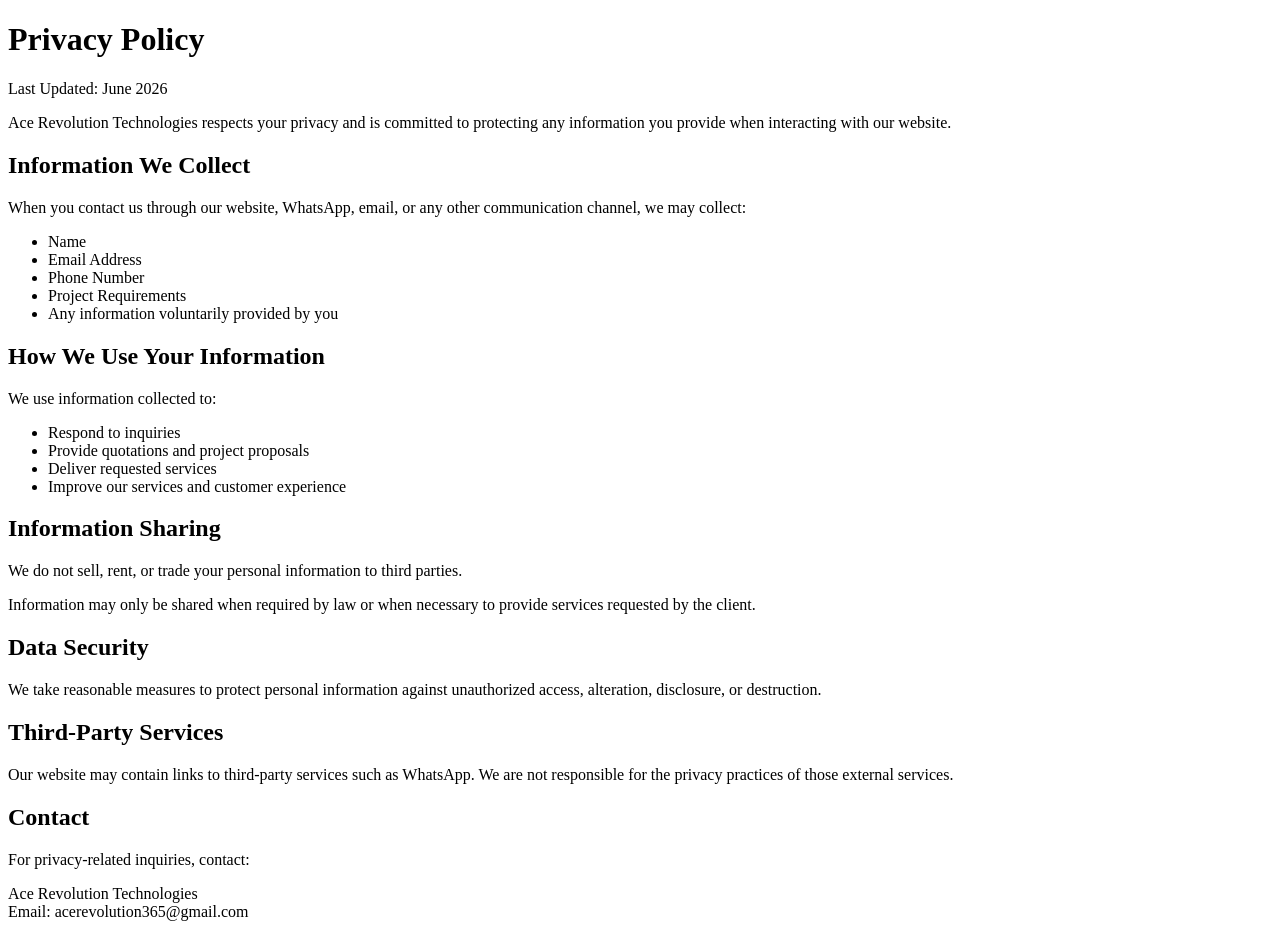
==== privacy.html @ b01a4aef "ace revolution technologies" ====
<!DOCTYPE html>

<html lang="en">
<head>
<meta charset="UTF-8">
<meta name="viewport" content="width=device-width, initial-scale=1.0">
<title>Privacy Policy | Ace Revolution Technologies</title>
</head>

<body>

<h1>Privacy Policy</h1>

<p>Last Updated: June 2026</p>

<p>
Ace Revolution Technologies respects your privacy and is committed to protecting any information you provide when interacting with our website.
</p>

<h2>Information We Collect</h2>

<p>
When you contact us through our website, WhatsApp, email, or any other communication channel, we may collect:
</p>

<ul>
<li>Name</li>
<li>Email Address</li>
<li>Phone Number</li>
<li>Project Requirements</li>
<li>Any information voluntarily provided by you</li>
</ul>

<h2>How We Use Your Information</h2>

<p>We use information collected to:</p>

<ul>
<li>Respond to inquiries</li>
<li>Provide quotations and project proposals</li>
<li>Deliver requested services</li>
<li>Improve our services and customer experience</li>
</ul>

<h2>Information Sharing</h2>

<p>
We do not sell, rent, or trade your personal information to third parties.
</p>

<p>
Information may only be shared when required by law or when necessary to provide services requested by the client.
</p>

<h2>Data Security</h2>

<p>
We take reasonable measures to protect personal information against unauthorized access, alteration, disclosure, or destruction.
</p>

<h2>Third-Party Services</h2>

<p>
Our website may contain links to third-party services such as WhatsApp. We are not responsible for the privacy practices of those external services.
</p>

<h2>Contact</h2>

<p>
For privacy-related inquiries, contact:
</p>

<p>
Ace Revolution Technologies<br>
Email: acerevolution365@gmail.com
</p>

</body>
</html>
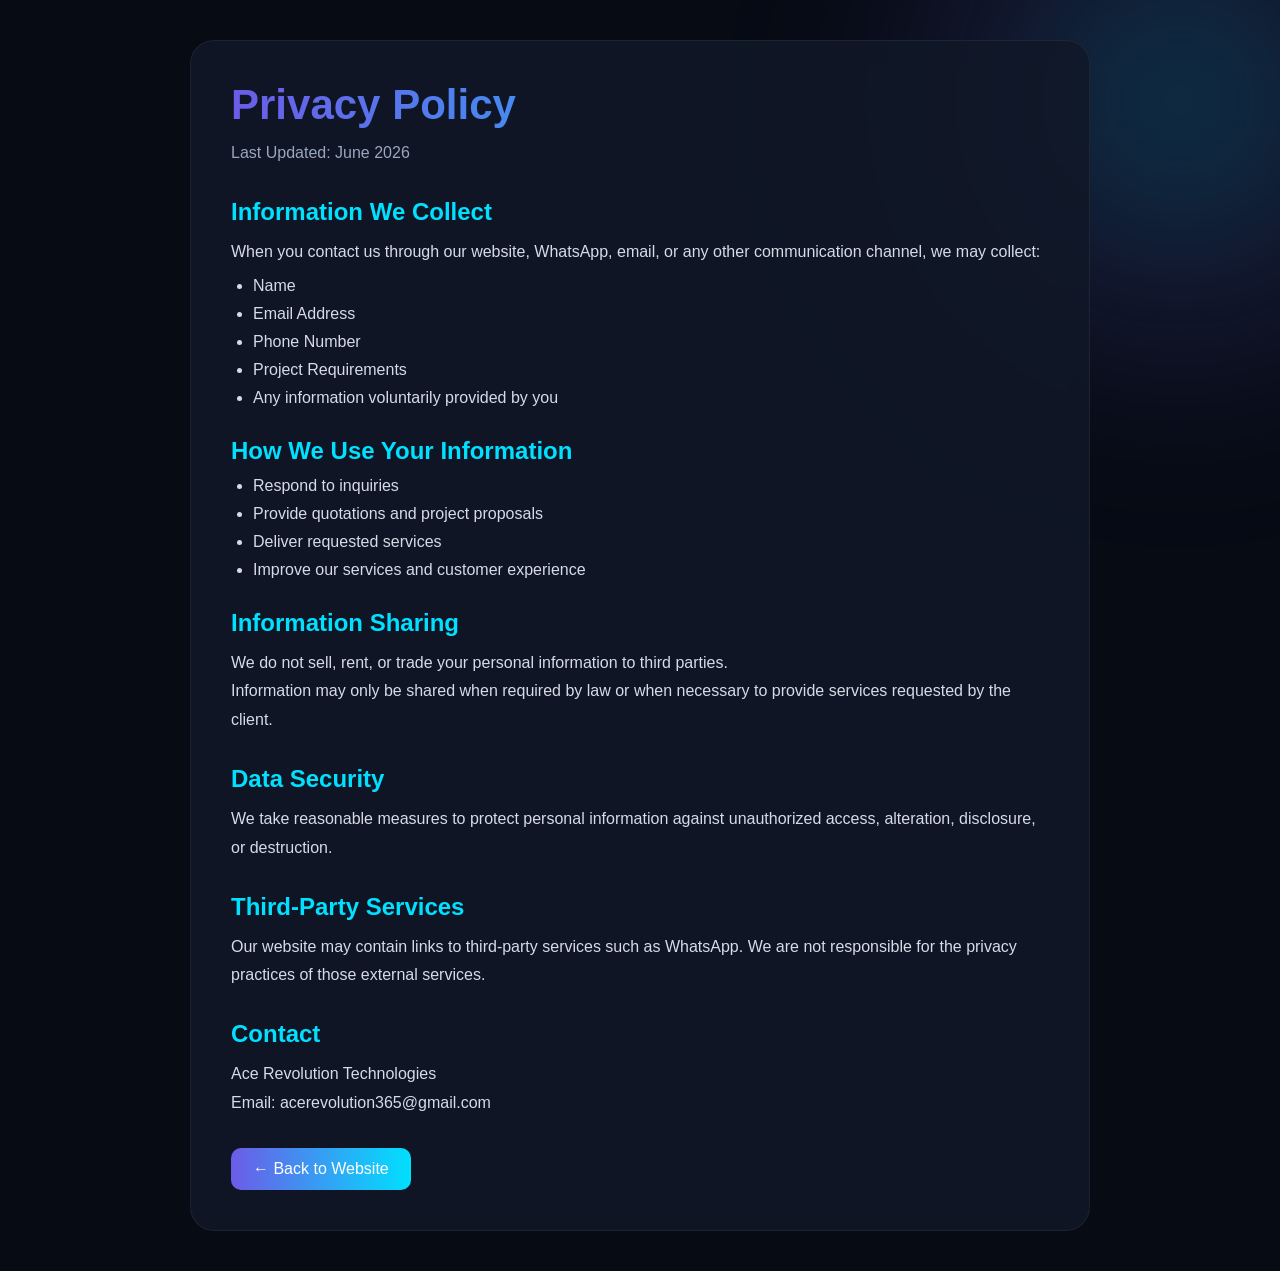
==== commit e7510824: "ace revolution tech." ====
--- a/privacy.html
+++ b/privacy.html
@@ -5,23 +5,126 @@
 <meta charset="UTF-8">
 <meta name="viewport" content="width=device-width, initial-scale=1.0">
 <title>Privacy Policy | Ace Revolution Technologies</title>
+
+<style>
+
+*{
+    margin:0;
+    padding:0;
+    box-sizing:border-box;
+}
+
+body{
+    font-family:Inter,sans-serif;
+    background:#070b14;
+    color:white;
+    min-height:100vh;
+    padding:40px 20px;
+    overflow-x:hidden;
+}
+
+.bg-glow{
+    position:fixed;
+    top:-250px;
+    right:-250px;
+    width:700px;
+    height:700px;
+    background:radial-gradient(circle,
+    rgba(0,224,255,.25),
+    rgba(108,92,231,.15),
+    transparent 70%);
+    filter:blur(80px);
+    z-index:-1;
+}
+
+.container{
+    max-width:900px;
+    margin:auto;
+}
+
+.card{
+    background:rgba(17,24,39,.85);
+    backdrop-filter:blur(12px);
+    border:1px solid rgba(255,255,255,.06);
+    border-radius:24px;
+    padding:40px;
+}
+
+h1{
+    font-size:42px;
+    margin-bottom:10px;
+    background:linear-gradient(90deg,#6c5ce7,#00e0ff);
+    -webkit-background-clip:text;
+    -webkit-text-fill-color:transparent;
+}
+
+.date{
+    color:#9aa7bf;
+    margin-bottom:30px;
+}
+
+h2{
+    margin-top:30px;
+    margin-bottom:12px;
+    color:#00e0ff;
+}
+
+p{
+    line-height:1.8;
+    color:#d6dbe7;
+}
+
+ul{
+    padding-left:22px;
+    margin-top:10px;
+}
+
+li{
+    margin-bottom:10px;
+    color:#d6dbe7;
+}
+
+.back{
+    display:inline-block;
+    margin-top:30px;
+    text-decoration:none;
+    color:white;
+    padding:12px 22px;
+    border-radius:10px;
+    background:linear-gradient(90deg,#6c5ce7,#00e0ff);
+}
+
+@media(max-width:768px){
+
+    .card{
+        padding:25px;
+    }
+
+    h1{
+        font-size:32px;
+    }
+
+}
+
+</style>
+
 </head>
 
 <body>
 
+<div class="bg-glow"></div>
+
+<div class="container">
+
+<div class="card">
+
 <h1>Privacy Policy</h1>
 
-<p>Last Updated: June 2026</p>
-
-<p>
-Ace Revolution Technologies respects your privacy and is committed to protecting any information you provide when interacting with our website.
-</p>
+<p class="date">Last Updated: June 2026</p>
 
 <h2>Information We Collect</h2>
 
-<p>
-When you contact us through our website, WhatsApp, email, or any other communication channel, we may collect:
-</p>
+<p>When you contact us through our website, WhatsApp, email, or any other communication channel, we may collect:</p>
 
 <ul>
 <li>Name</li>
@@ -33,8 +136,6 @@
 
 <h2>How We Use Your Information</h2>
 
-<p>We use information collected to:</p>
-
 <ul>
 <li>Respond to inquiries</li>
 <li>Provide quotations and project proposals</li>
@@ -44,36 +145,30 @@
 
 <h2>Information Sharing</h2>
 
-<p>
-We do not sell, rent, or trade your personal information to third parties.
-</p>
+<p>We do not sell, rent, or trade your personal information to third parties.</p>
 
-<p>
-Information may only be shared when required by law or when necessary to provide services requested by the client.
-</p>
+<p>Information may only be shared when required by law or when necessary to provide services requested by the client.</p>
 
 <h2>Data Security</h2>
 
-<p>
-We take reasonable measures to protect personal information against unauthorized access, alteration, disclosure, or destruction.
-</p>
+<p>We take reasonable measures to protect personal information against unauthorized access, alteration, disclosure, or destruction.</p>
 
 <h2>Third-Party Services</h2>
 
-<p>
-Our website may contain links to third-party services such as WhatsApp. We are not responsible for the privacy practices of those external services.
-</p>
+<p>Our website may contain links to third-party services such as WhatsApp. We are not responsible for the privacy practices of those external services.</p>
 
 <h2>Contact</h2>
-
-<p>
-For privacy-related inquiries, contact:
-</p>
 
 <p>
 Ace Revolution Technologies<br>
 Email: acerevolution365@gmail.com
 </p>
 
+<a href="/index.html" class="back">← Back to Website</a>
+
+</div>
+
+</div>
+
 </body>
 </html>
